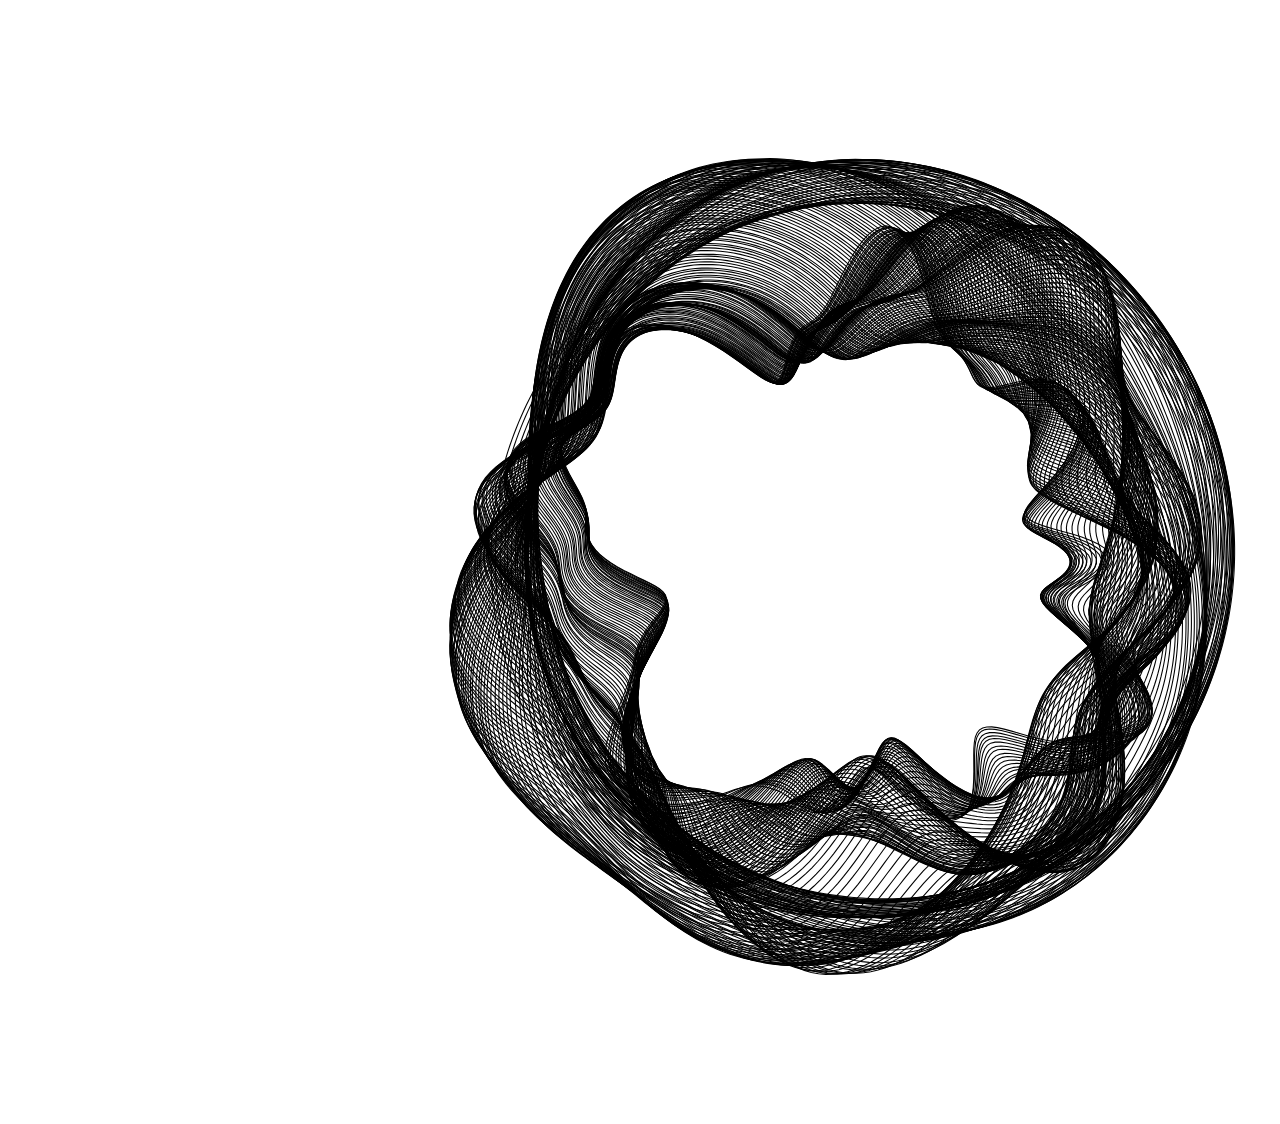
==== index.html @ 5b1ca019 "Add files via upload" ====
<!DOCTYPE html>
<html lang="en">
  <head>
    <title>A set of Uncertain Principles</title>
    <meta
      name="description"
      content="An artwork by Alistair McClymont, see more at alistairmcclymont.com"
    />
    <meta charset="utf-8" />
    <meta name="apple-mobile-web-app-capable" content="yes" />
    <meta name="apple-mobile-web-app-status-bar-style" content="black" />
    <meta
      name="viewport"
      content="user-scalable=no,initial-scale=1,maximum-scale=1,minimum-scale=1,width=device-width"
    />

    <script src="p5.min.js"></script>
    <script src="p5.svg.js"></script>
    <link rel="stylesheet" type="text/css" href="style.css" />
  </head>

  <body>
    <main></main>
    <script type="module" src="sketch.js"></script>
  </body>
</html>
---- style.css ----
html,
body {
  margin: 0;
  padding: 0;
}
canvas {
  display: block;
}
.slider {
  filter: grayscale(1);
}
svg {
  /* filter: blur(10px); */
}

/* https://toughengineer.github.io/demo/slider-styler/slider-styler.html */

/*generated with Input range slider CSS style generator (version 20211225)
https://toughengineer.github.io/demo/slider-styler*/
/*generated with Input range slider CSS style generator (version 20211225)
https://toughengineer.github.io/demo/slider-styler*/
input[type="range"].styled-slider {
  height: 1.5em;
  -webkit-appearance: none;
}

/*progress support*/
input[type="range"].styled-slider.slider-progress {
  --range: calc(var(--max) - var(--min));
  --ratio: calc((var(--value) - var(--min)) / var(--range));
  --sx: calc(0.5 * 1.6em + var(--ratio) * (100% - 1.6em));
}

input[type="range"].styled-slider:focus {
  outline: none;
}

/*webkit*/
input[type="range"].styled-slider::-webkit-slider-thumb {
  -webkit-appearance: none;
  width: 1.6em;
  height: 1.6em;
  border-radius: 1em;
  background: #565656;
  border: none;
  box-shadow: 0 0 2px black;
  margin-top: calc(max((0.8em - 1px - 1px) * 0.5, 0px) - 1.6em * 0.5);
}

input[type="range"].styled-slider::-webkit-slider-runnable-track {
  height: 0.8em;
  border: 1px solid #b2b2b2;
  border-radius: 0.5em;
  background: #efefef;
  box-shadow: none;
}

input[type="range"].styled-slider::-webkit-slider-thumb:hover {
  background: #565656;
}

input[type="range"].styled-slider:hover::-webkit-slider-runnable-track {
  background: #e5e5e5;
  border-color: #9a9a9a;
}

input[type="range"].styled-slider::-webkit-slider-thumb:active {
  background: #c9c9c9;
}

input[type="range"].styled-slider:active::-webkit-slider-runnable-track {
  background: #f5f5f5;
  border-color: #c1c1c1;
}

input[type="range"].styled-slider.slider-progress::-webkit-slider-runnable-track {
  background: linear-gradient(#858585, #858585) 0 / var(--sx) 100% no-repeat,
    #efefef;
}

input[type="range"].styled-slider.slider-progress:hover::-webkit-slider-runnable-track {
  background: linear-gradient(#565656, #565656) 0 / var(--sx) 100% no-repeat,
    #e5e5e5;
}

input[type="range"].styled-slider.slider-progress:active::-webkit-slider-runnable-track {
  background: linear-gradient(#565656, #565656) 0 / var(--sx) 100% no-repeat,
    #f5f5f5;
}

/*mozilla*/
input[type="range"].styled-slider::-moz-range-thumb {
  width: 1.6em;
  height: 1.6em;
  border-radius: 1em;
  background: #565656;
  border: none;
  box-shadow: 0 0 2px black;
}

input[type="range"].styled-slider::-moz-range-track {
  height: max(calc(0.8em - 1px - 1px), 0px);
  border: 1px solid #b2b2b2;
  border-radius: 0.5em;
  background: #efefef;
  box-shadow: none;
}

input[type="range"].styled-slider::-moz-range-thumb:hover {
  background: #565656;
}

input[type="range"].styled-slider:hover::-moz-range-track {
  background: #e5e5e5;
  border-color: #9a9a9a;
}

input[type="range"].styled-slider::-moz-range-thumb:active {
  background: #c9c9c9;
}

input[type="range"].styled-slider:active::-moz-range-track {
  background: #f5f5f5;
  border-color: #c1c1c1;
}

input[type="range"].styled-slider.slider-progress::-moz-range-track {
  background: linear-gradient(#858585, #858585) 0 / var(--sx) 100% no-repeat,
    #efefef;
}

input[type="range"].styled-slider.slider-progress:hover::-moz-range-track {
  background: linear-gradient(#565656, #565656) 0 / var(--sx) 100% no-repeat,
    #e5e5e5;
}

input[type="range"].styled-slider.slider-progress:active::-moz-range-track {
  background: linear-gradient(#565656, #565656) 0 / var(--sx) 100% no-repeat,
    #f5f5f5;
}

/*ms*/
input[type="range"].styled-slider::-ms-fill-upper {
  background: transparent;
  border-color: transparent;
}

input[type="range"].styled-slider::-ms-fill-lower {
  background: transparent;
  border-color: transparent;
}

input[type="range"].styled-slider::-ms-thumb {
  width: 1.6em;
  height: 1.6em;
  border-radius: 1em;
  background: #565656;
  border: none;
  box-shadow: 0 0 2px black;
  margin-top: 0;
  box-sizing: border-box;
}

input[type="range"].styled-slider::-ms-track {
  height: 0.8em;
  border-radius: 0.5em;
  background: #efefef;
  border: 1px solid #b2b2b2;
  box-shadow: none;
  box-sizing: border-box;
}

input[type="range"].styled-slider::-ms-thumb:hover {
  background: #565656;
}

input[type="range"].styled-slider:hover::-ms-track {
  background: #e5e5e5;
  border-color: #9a9a9a;
}

input[type="range"].styled-slider::-ms-thumb:active {
  background: #c9c9c9;
}

input[type="range"].styled-slider:active::-ms-track {
  background: #f5f5f5;
  border-color: #c1c1c1;
}

input[type="range"].styled-slider.slider-progress::-ms-fill-lower {
  height: max(calc(0.8em - 1px - 1px), 0px);
  border-radius: 0.5em 0 0 0.5em;
  margin: -1px 0 -1px -1px;
  background: #858585;
  border: 1px solid #b2b2b2;
  border-right-width: 0;
}

input[type="range"].styled-slider.slider-progress:hover::-ms-fill-lower {
  background: #565656;
  border-color: #9a9a9a;
}

input[type="range"].styled-slider.slider-progress:active::-ms-fill-lower {
  background: #565656;
  border-color: #c1c1c1;
}
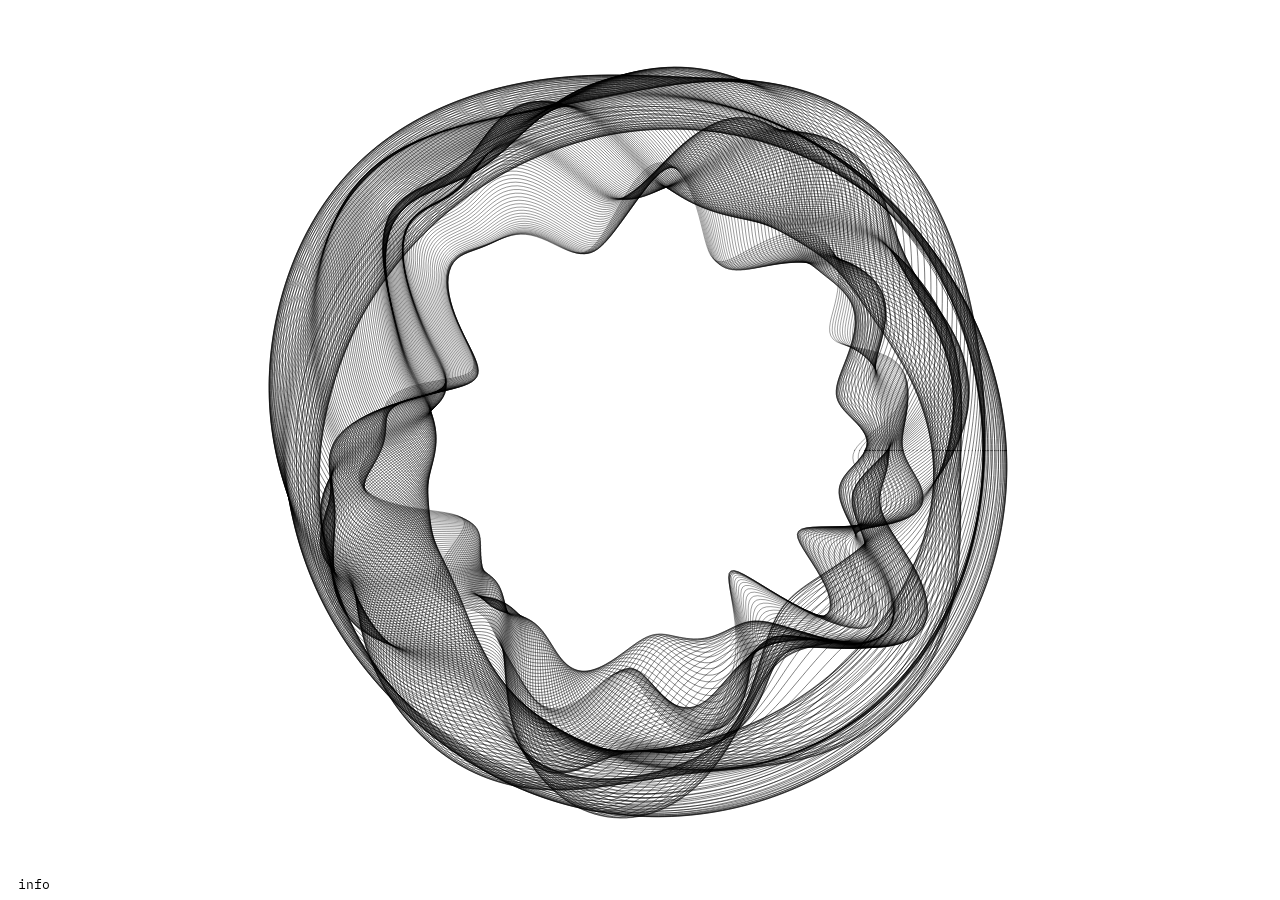
==== commit 674a0f74: "feat: info area" ====
--- a/index.html
+++ b/index.html
@@ -16,11 +16,30 @@
 
     <script src="p5.min.js"></script>
     <script src="p5.svg.js"></script>
+
+    <link rel="preconnect" href="https://fonts.gstatic.com" />
+    <link
+      href="https://fonts.googleapis.com/css2?family=IBM+Plex+Mono:ital,wght@1,100&amp;display=swap"
+      rel="stylesheet"
+    />
     <link rel="stylesheet" type="text/css" href="style.css" />
   </head>
 
   <body>
     <main></main>
+    <div id="info">
+      <button id="close-button">info</button>
+      <div id="info-inner" class="hidden">
+        <button id="download">Download image</button>
+        <div>
+          created by
+          <a href="https://alistairmcclymont.com" target="_blank"
+            >alistairmcclymont.com</a
+          >
+        </div>
+      </div>
+    </div>
+
     <script type="module" src="sketch.js"></script>
   </body>
 </html>
--- a/style.css
+++ b/style.css
@@ -2,207 +2,73 @@
 body {
   margin: 0;
   padding: 0;
+  font-family: "IBM Plex Mono", monospace;
+  font-size: 100%;
 }
 canvas {
   display: block;
 }
-.slider {
-  filter: grayscale(1);
+
+button {
+  font-family: "IBM Plex Mono", monospace;
+  font-size: 100%;
 }
-svg {
-  /* filter: blur(10px); */
+.show {
+  right: 0;
 }
 
-/* https://toughengineer.github.io/demo/slider-styler/slider-styler.html */
-
-/*generated with Input range slider CSS style generator (version 20211225)
-https://toughengineer.github.io/demo/slider-styler*/
-/*generated with Input range slider CSS style generator (version 20211225)
-https://toughengineer.github.io/demo/slider-styler*/
-input[type="range"].styled-slider {
-  height: 1.5em;
-  -webkit-appearance: none;
+.hide {
+  right: 100vw;
 }
 
-/*progress support*/
-input[type="range"].styled-slider.slider-progress {
-  --range: calc(var(--max) - var(--min));
-  --ratio: calc((var(--value) - var(--min)) / var(--range));
-  --sx: calc(0.5 * 1.6em + var(--ratio) * (100% - 1.6em));
+#info {
+  position: fixed;
+  bottom: 0;
+  left: 0;
+  padding: 0 1rem 0 1rem;
+  z-index: 200;
+  /*   background-color: rgba(255,255,255,0.6); */
+  max-width: 100vw;
 }
 
-input[type="range"].styled-slider:focus {
-  outline: none;
+#info-inner {
+  padding-bottom: 1rem;
 }
 
-/*webkit*/
-input[type="range"].styled-slider::-webkit-slider-thumb {
-  -webkit-appearance: none;
-  width: 1.6em;
-  height: 1.6em;
-  border-radius: 1em;
-  background: #565656;
-  border: none;
-  box-shadow: 0 0 2px black;
-  margin-top: calc(max((0.8em - 1px - 1px) * 0.5, 0px) - 1.6em * 0.5);
+@media only screen and (min-width: 400px) {
+  body {
+    font-size: 0.8rem;
+  }
+  #info {
+    /*     padding: 2rem; */
+    max-width: 50vw;
+  }
+}
+#info a {
+  color: black;
 }
 
-input[type="range"].styled-slider::-webkit-slider-runnable-track {
-  height: 0.8em;
-  border: 1px solid #b2b2b2;
-  border-radius: 0.5em;
-  background: #efefef;
-  box-shadow: none;
+#close-button {
+  background: transparent;
+  border: 2px solid transparent;
+  padding: 5px 0;
+}
+#download {
+  background: yellow;
+  border: 2px solid transparent;
+  padding: 5px;
+  margin-bottom: 5px;
 }
 
-input[type="range"].styled-slider::-webkit-slider-thumb:hover {
-  background: #565656;
+#close-button:focus,
+#download:focus {
+  outline: none;
+  /* border-bottom: 2px solid magenta; */
 }
-
-input[type="range"].styled-slider:hover::-webkit-slider-runnable-track {
-  background: #e5e5e5;
-  border-color: #9a9a9a;
+#download.active,
+#download.active:focus {
+  background: cyan;
 }
-
-input[type="range"].styled-slider::-webkit-slider-thumb:active {
-  background: #c9c9c9;
+.hidden {
+  display: none;
 }
-
-input[type="range"].styled-slider:active::-webkit-slider-runnable-track {
-  background: #f5f5f5;
-  border-color: #c1c1c1;
-}
-
-input[type="range"].styled-slider.slider-progress::-webkit-slider-runnable-track {
-  background: linear-gradient(#858585, #858585) 0 / var(--sx) 100% no-repeat,
-    #efefef;
-}
-
-input[type="range"].styled-slider.slider-progress:hover::-webkit-slider-runnable-track {
-  background: linear-gradient(#565656, #565656) 0 / var(--sx) 100% no-repeat,
-    #e5e5e5;
-}
-
-input[type="range"].styled-slider.slider-progress:active::-webkit-slider-runnable-track {
-  background: linear-gradient(#565656, #565656) 0 / var(--sx) 100% no-repeat,
-    #f5f5f5;
-}
-
-/*mozilla*/
-input[type="range"].styled-slider::-moz-range-thumb {
-  width: 1.6em;
-  height: 1.6em;
-  border-radius: 1em;
-  background: #565656;
-  border: none;
-  box-shadow: 0 0 2px black;
-}
-
-input[type="range"].styled-slider::-moz-range-track {
-  height: max(calc(0.8em - 1px - 1px), 0px);
-  border: 1px solid #b2b2b2;
-  border-radius: 0.5em;
-  background: #efefef;
-  box-shadow: none;
-}
-
-input[type="range"].styled-slider::-moz-range-thumb:hover {
-  background: #565656;
-}
-
-input[type="range"].styled-slider:hover::-moz-range-track {
-  background: #e5e5e5;
-  border-color: #9a9a9a;
-}
-
-input[type="range"].styled-slider::-moz-range-thumb:active {
-  background: #c9c9c9;
-}
-
-input[type="range"].styled-slider:active::-moz-range-track {
-  background: #f5f5f5;
-  border-color: #c1c1c1;
-}
-
-input[type="range"].styled-slider.slider-progress::-moz-range-track {
-  background: linear-gradient(#858585, #858585) 0 / var(--sx) 100% no-repeat,
-    #efefef;
-}
-
-input[type="range"].styled-slider.slider-progress:hover::-moz-range-track {
-  background: linear-gradient(#565656, #565656) 0 / var(--sx) 100% no-repeat,
-    #e5e5e5;
-}
-
-input[type="range"].styled-slider.slider-progress:active::-moz-range-track {
-  background: linear-gradient(#565656, #565656) 0 / var(--sx) 100% no-repeat,
-    #f5f5f5;
-}
-
-/*ms*/
-input[type="range"].styled-slider::-ms-fill-upper {
-  background: transparent;
-  border-color: transparent;
-}
-
-input[type="range"].styled-slider::-ms-fill-lower {
-  background: transparent;
-  border-color: transparent;
-}
-
-input[type="range"].styled-slider::-ms-thumb {
-  width: 1.6em;
-  height: 1.6em;
-  border-radius: 1em;
-  background: #565656;
-  border: none;
-  box-shadow: 0 0 2px black;
-  margin-top: 0;
-  box-sizing: border-box;
-}
-
-input[type="range"].styled-slider::-ms-track {
-  height: 0.8em;
-  border-radius: 0.5em;
-  background: #efefef;
-  border: 1px solid #b2b2b2;
-  box-shadow: none;
-  box-sizing: border-box;
-}
-
-input[type="range"].styled-slider::-ms-thumb:hover {
-  background: #565656;
-}
-
-input[type="range"].styled-slider:hover::-ms-track {
-  background: #e5e5e5;
-  border-color: #9a9a9a;
-}
-
-input[type="range"].styled-slider::-ms-thumb:active {
-  background: #c9c9c9;
-}
-
-input[type="range"].styled-slider:active::-ms-track {
-  background: #f5f5f5;
-  border-color: #c1c1c1;
-}
-
-input[type="range"].styled-slider.slider-progress::-ms-fill-lower {
-  height: max(calc(0.8em - 1px - 1px), 0px);
-  border-radius: 0.5em 0 0 0.5em;
-  margin: -1px 0 -1px -1px;
-  background: #858585;
-  border: 1px solid #b2b2b2;
-  border-right-width: 0;
-}
-
-input[type="range"].styled-slider.slider-progress:hover::-ms-fill-lower {
-  background: #565656;
-  border-color: #9a9a9a;
-}
-
-input[type="range"].styled-slider.slider-progress:active::-ms-fill-lower {
-  background: #565656;
-  border-color: #c1c1c1;
-}
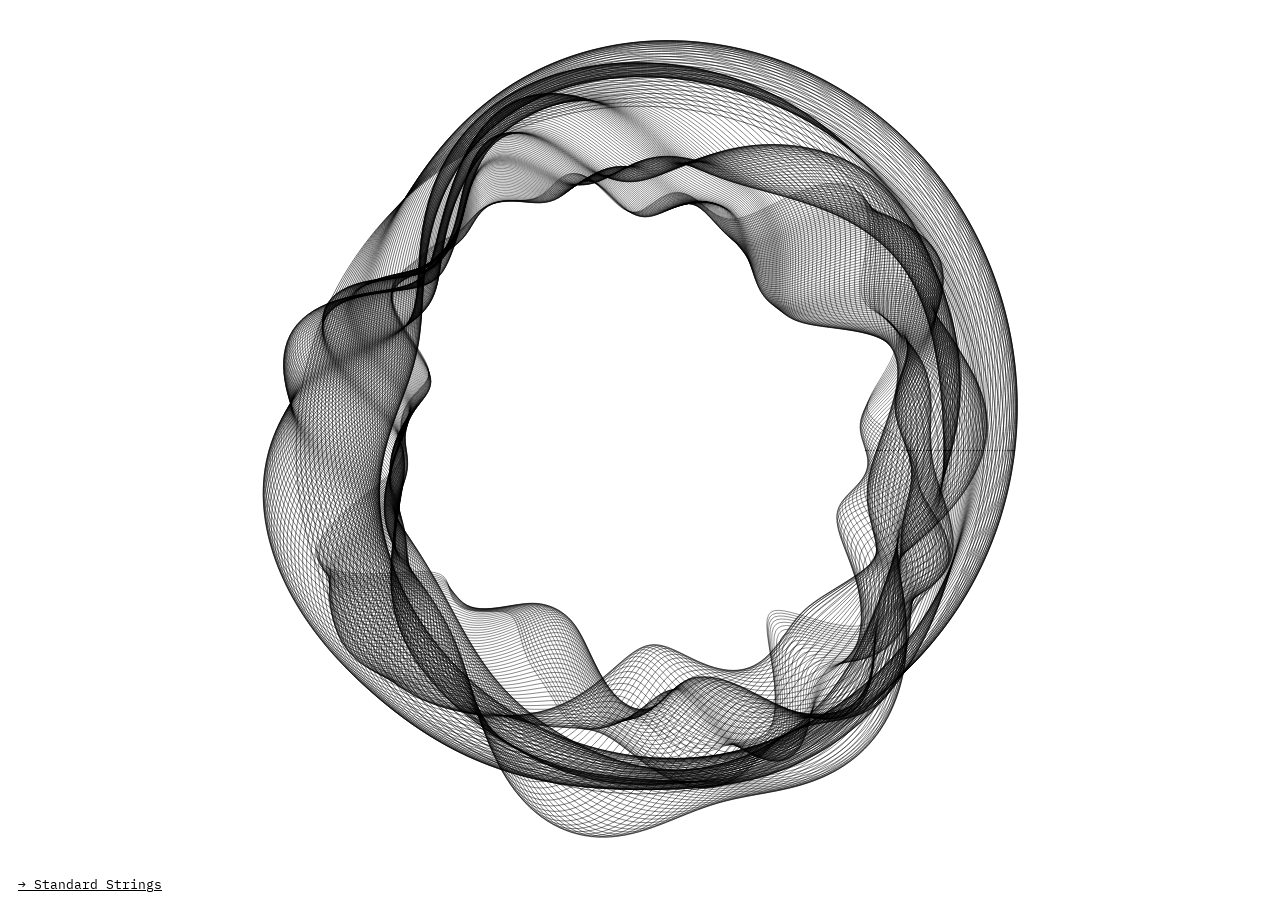
==== commit 31419975: "feat: better text stuff" ====
--- a/index.html
+++ b/index.html
@@ -28,7 +28,7 @@
   <body>
     <main></main>
     <div id="info">
-      <button id="close-button">info</button>
+      <button id="close-button">&rarr; Standard Strings</button>
       <div id="info-inner" class="hidden">
         <button id="download">Download image</button>
         <div>
--- a/style.css
+++ b/style.css
@@ -12,6 +12,7 @@
 button {
   font-family: "IBM Plex Mono", monospace;
   font-size: 100%;
+  color: #000;
 }
 .show {
   right: 0;
@@ -52,6 +53,7 @@
   background: transparent;
   border: 2px solid transparent;
   padding: 5px 0;
+  text-decoration: underline;
 }
 #download {
   background: yellow;
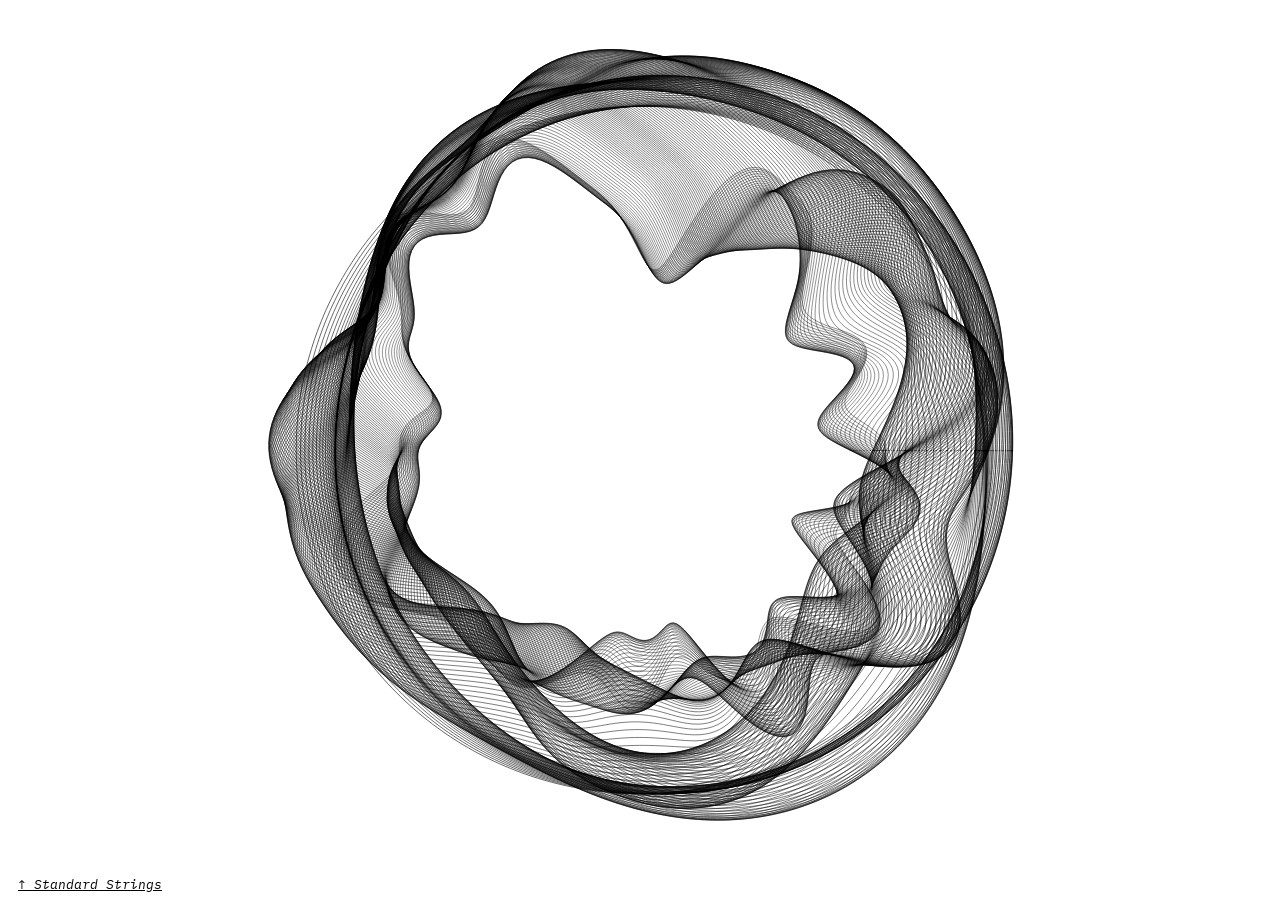
==== commit c04b87e6: "fix: style fixes" ====
--- a/index.html
+++ b/index.html
@@ -28,10 +28,10 @@
   <body>
     <main></main>
     <div id="info">
-      <button id="close-button">&rarr; Standard Strings</button>
+      <button id="close-button">&uarr; Standard Strings</button>
       <div id="info-inner" class="hidden">
         <button id="download">Download image</button>
-        <div>
+        <div id="about">
           created by
           <a href="https://alistairmcclymont.com" target="_blank"
             >alistairmcclymont.com</a
--- a/style.css
+++ b/style.css
@@ -13,6 +13,7 @@
   font-family: "IBM Plex Mono", monospace;
   font-size: 100%;
   color: #000;
+  font-style: italic;
 }
 .show {
   right: 0;
@@ -45,8 +46,11 @@
     max-width: 50vw;
   }
 }
-#info a {
+#about,
+#about a {
+  font-style: italic;
   color: black;
+  /* font-size: 80%; */
 }
 
 #close-button {
@@ -54,9 +58,11 @@
   border: 2px solid transparent;
   padding: 5px 0;
   text-decoration: underline;
+  color: black;
 }
 #download {
-  background: yellow;
+  background: black;
+  color: white;
   border: 2px solid transparent;
   padding: 5px;
   margin-bottom: 5px;
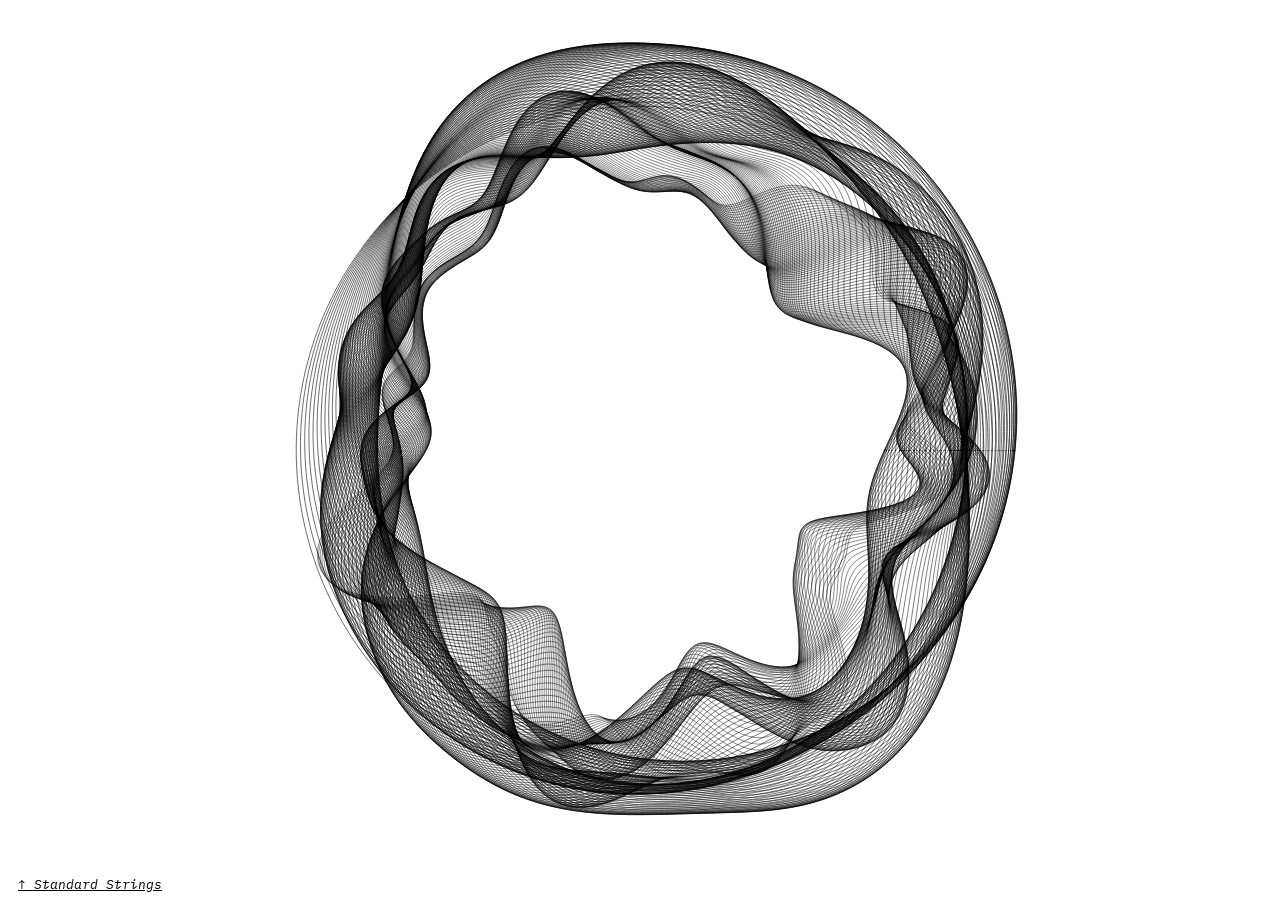
==== commit dc382915: "fix: heavier weight font" ====
--- a/index.html
+++ b/index.html
@@ -19,7 +19,7 @@
 
     <link rel="preconnect" href="https://fonts.gstatic.com" />
     <link
-      href="https://fonts.googleapis.com/css2?family=IBM+Plex+Mono:ital,wght@1,100&amp;display=swap"
+      href="https://fonts.googleapis.com/css2?family=IBM+Plex+Mono:ital,wght@1,400&amp;display=swap"
       rel="stylesheet"
     />
     <link rel="stylesheet" type="text/css" href="style.css" />
--- a/style.css
+++ b/style.css
@@ -3,6 +3,8 @@
   margin: 0;
   padding: 0;
   font-family: "IBM Plex Mono", monospace;
+  font-weight: 400;
+  font-style: italic;
   font-size: 100%;
 }
 canvas {
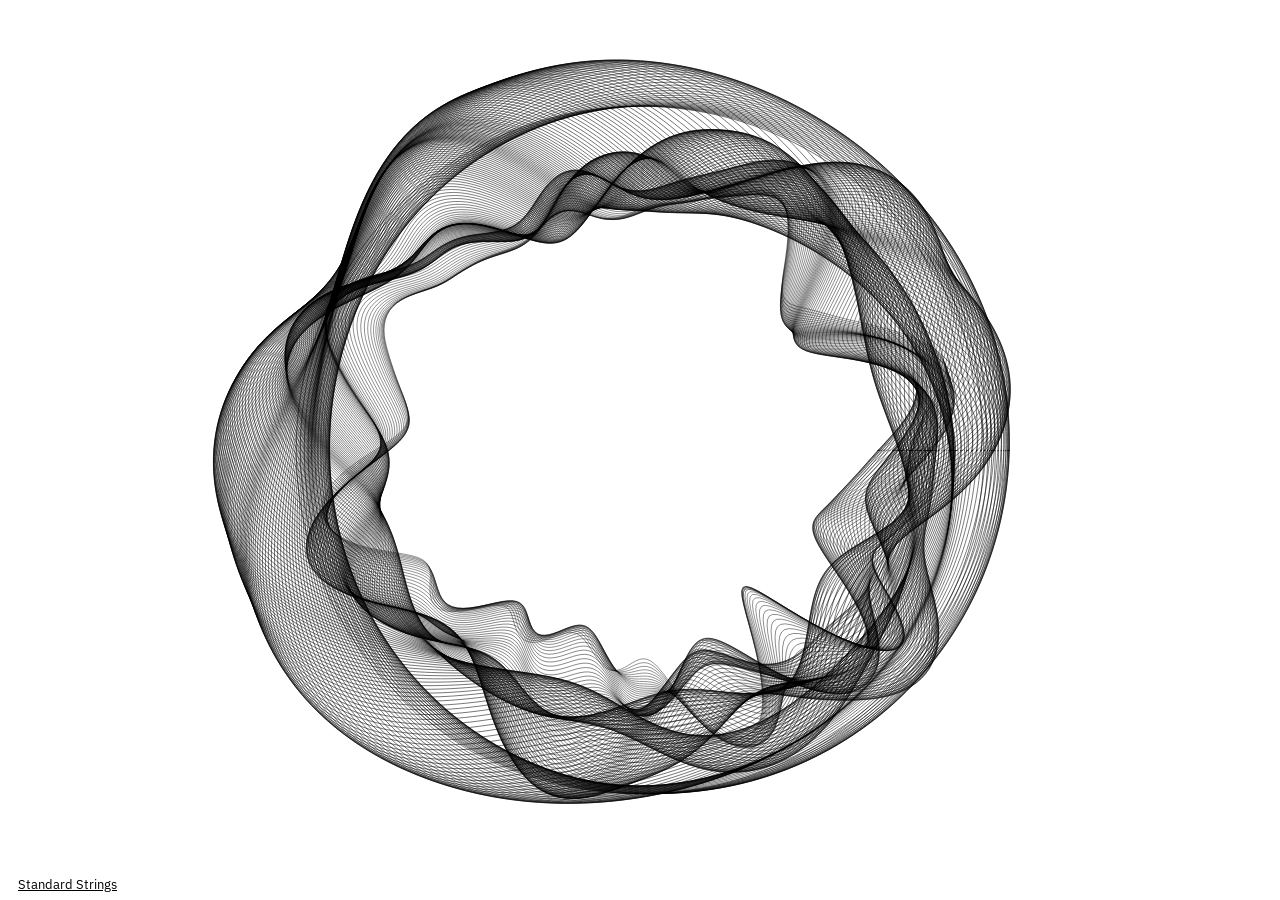
==== commit ea690f1b: "feat: font change" ====
--- a/index.html
+++ b/index.html
@@ -1,7 +1,7 @@
 <!DOCTYPE html>
 <html lang="en">
   <head>
-    <title>A set of Uncertain Principles</title>
+    <title>Standard Strings</title>
     <meta
       name="description"
       content="An artwork by Alistair McClymont, see more at alistairmcclymont.com"
@@ -17,18 +17,20 @@
     <script src="p5.min.js"></script>
     <script src="p5.svg.js"></script>
 
-    <link rel="preconnect" href="https://fonts.gstatic.com" />
+    <link rel="preconnect" href="https://fonts.googleapis.com" />
+    <link rel="preconnect" href="https://fonts.gstatic.com" crossorigin />
     <link
-      href="https://fonts.googleapis.com/css2?family=IBM+Plex+Mono:ital,wght@1,400&amp;display=swap"
+      href="https://fonts.googleapis.com/css2?family=IBM+Plex+Sans&display=swap"
       rel="stylesheet"
     />
+
     <link rel="stylesheet" type="text/css" href="style.css" />
   </head>
 
   <body>
     <main></main>
     <div id="info">
-      <button id="close-button">&uarr; Standard Strings</button>
+      <button id="close-button">Standard Strings</button>
       <div id="info-inner" class="hidden">
         <button id="download">Download image</button>
         <div id="about">
--- a/style.css
+++ b/style.css
@@ -2,9 +2,9 @@
 body {
   margin: 0;
   padding: 0;
-  font-family: "IBM Plex Mono", monospace;
+  font-family: "IBM Plex Sans", sans-serif;
   font-weight: 400;
-  font-style: italic;
+  /* font-style: italic; */
   font-size: 100%;
 }
 canvas {
@@ -12,10 +12,10 @@
 }
 
 button {
-  font-family: "IBM Plex Mono", monospace;
+  font-family: "IBM Plex Sans", sans-serif;
   font-size: 100%;
   color: #000;
-  font-style: italic;
+  /* font-style: italic; */
 }
 .show {
   right: 0;
@@ -50,7 +50,7 @@
 }
 #about,
 #about a {
-  font-style: italic;
+  /* font-style: italic; */
   color: black;
   /* font-size: 80%; */
 }
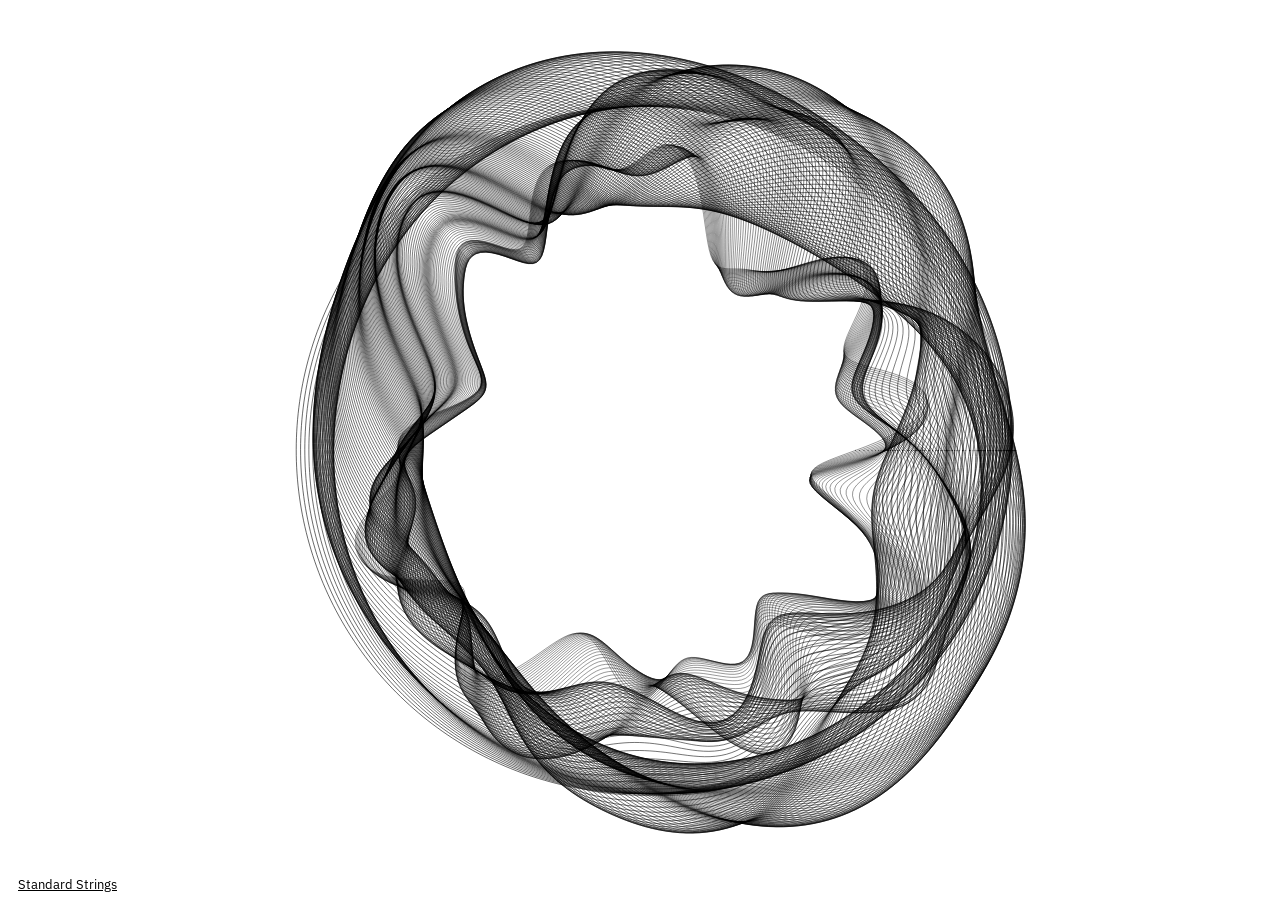
==== commit 59c7a772: "feat: add analytics" ====
--- a/index.html
+++ b/index.html
@@ -25,6 +25,11 @@
     />
 
     <link rel="stylesheet" type="text/css" href="style.css" />
+    <script
+      defer
+      data-domain="standardstrings.alistairmcclymont.com"
+      src="https://plausible.io/js/plausible.js"
+    ></script>
   </head>
 
   <body>
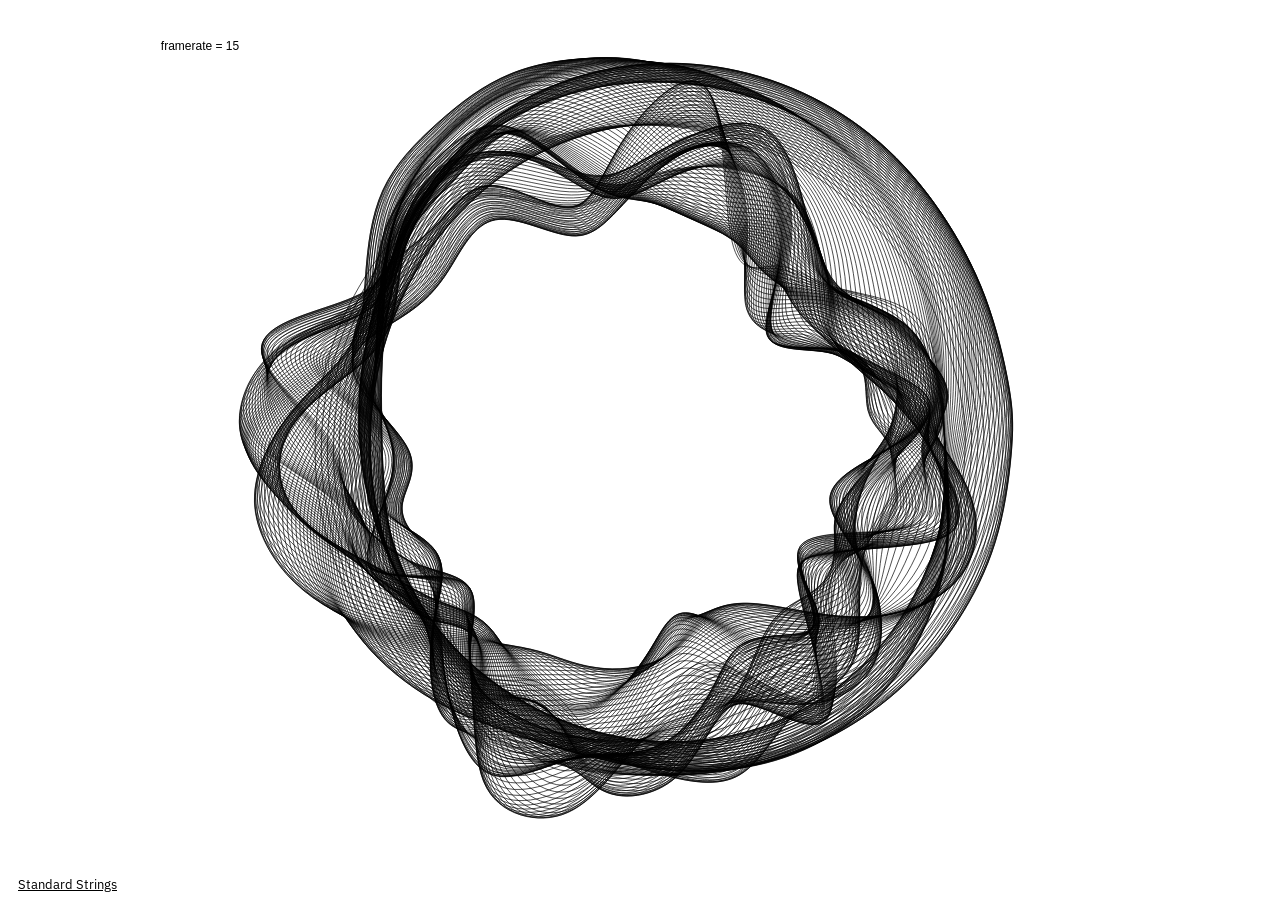
==== commit 5c72745c: "fix: head" ====
--- a/index.html
+++ b/index.html
@@ -1,5 +1,5 @@
 <!DOCTYPE html>
-<html lang="en">
+<html>
   <head>
     <title>Standard Strings</title>
     <meta
@@ -14,9 +14,7 @@
       content="user-scalable=no,initial-scale=1,maximum-scale=1,minimum-scale=1,width=device-width"
     />
 
-    <script src="p5.min.js"></script>
-    <script src="p5.svg.js"></script>
-
+    <link rel="stylesheet" type="text/css" href="css/styles.css" />
     <link rel="preconnect" href="https://fonts.googleapis.com" />
     <link rel="preconnect" href="https://fonts.gstatic.com" crossorigin />
     <link
@@ -24,16 +22,25 @@
       rel="stylesheet"
     />
 
-    <link rel="stylesheet" type="text/css" href="style.css" />
     <script
       defer
       data-domain="standardstrings.alistairmcclymont.com"
       src="https://plausible.io/js/plausible.js"
     ></script>
+
+    <!-- Load the Paper.js library -->
+    <script type="text/javascript" src="js/paper.js"></script>
+    <!-- Load external PaperScript and associate it with myCanvas -->
+    <script
+      type="module"
+      src="js/sketch.js"
+      canvas="myCanvas"
+      hidpi="on"
+    ></script>
   </head>
-
   <body>
-    <main></main>
+    <canvas id="myCanvas" resize></canvas>
+    <div class="container"></div>
     <div id="info">
       <button id="close-button">Standard Strings</button>
       <div id="info-inner" class="hidden">
@@ -46,7 +53,5 @@
         </div>
       </div>
     </div>
-
-    <script type="module" src="sketch.js"></script>
   </body>
 </html>
--- a/css/styles.css
+++ b/css/styles.css
@@ -0,0 +1,88 @@
+html {
+  /* cursor: none; */
+}
+html,
+body {
+  margin: 0;
+  overflow: hidden;
+  height: 100%;
+  font-family: "IBM Plex Sans", sans-serif;
+}
+
+/* Scale canvas with resize attribute to full size */
+canvas[resize] {
+  width: 100%;
+  height: 100%;
+}
+
+button {
+  font-family: "IBM Plex Sans", sans-serif;
+  font-size: 100%;
+  color: #000;
+  /* font-style: italic; */
+}
+.show {
+  right: 0;
+}
+
+.hide {
+  right: 100vw;
+}
+
+#info {
+  position: fixed;
+  bottom: 0;
+  left: 0;
+  padding: 0 1rem 0 1rem;
+  z-index: 200;
+  /*   background-color: rgba(255,255,255,0.6); */
+  max-width: 100vw;
+}
+
+#info-inner {
+  padding-bottom: 1rem;
+}
+
+@media only screen and (min-width: 400px) {
+  body {
+    font-size: 0.8rem;
+  }
+  #info {
+    /*     padding: 2rem; */
+    max-width: 50vw;
+  }
+}
+#about,
+#about a {
+  /* font-style: italic; */
+  color: black;
+  /* font-size: 80%; */
+}
+
+#close-button {
+  background: transparent;
+  border: 2px solid transparent;
+  padding: 5px 0;
+  text-decoration: underline;
+  color: black;
+}
+#download {
+  background: black;
+  color: white;
+  border: 2px solid transparent;
+  padding: 5px;
+  margin-bottom: 5px;
+}
+
+#close-button:focus,
+#download:focus {
+  outline: none;
+  /* border-bottom: 2px solid magenta; */
+}
+#download.active,
+#download.active:focus {
+  background: cyan;
+}
+.hidden {
+  display: none;
+}
